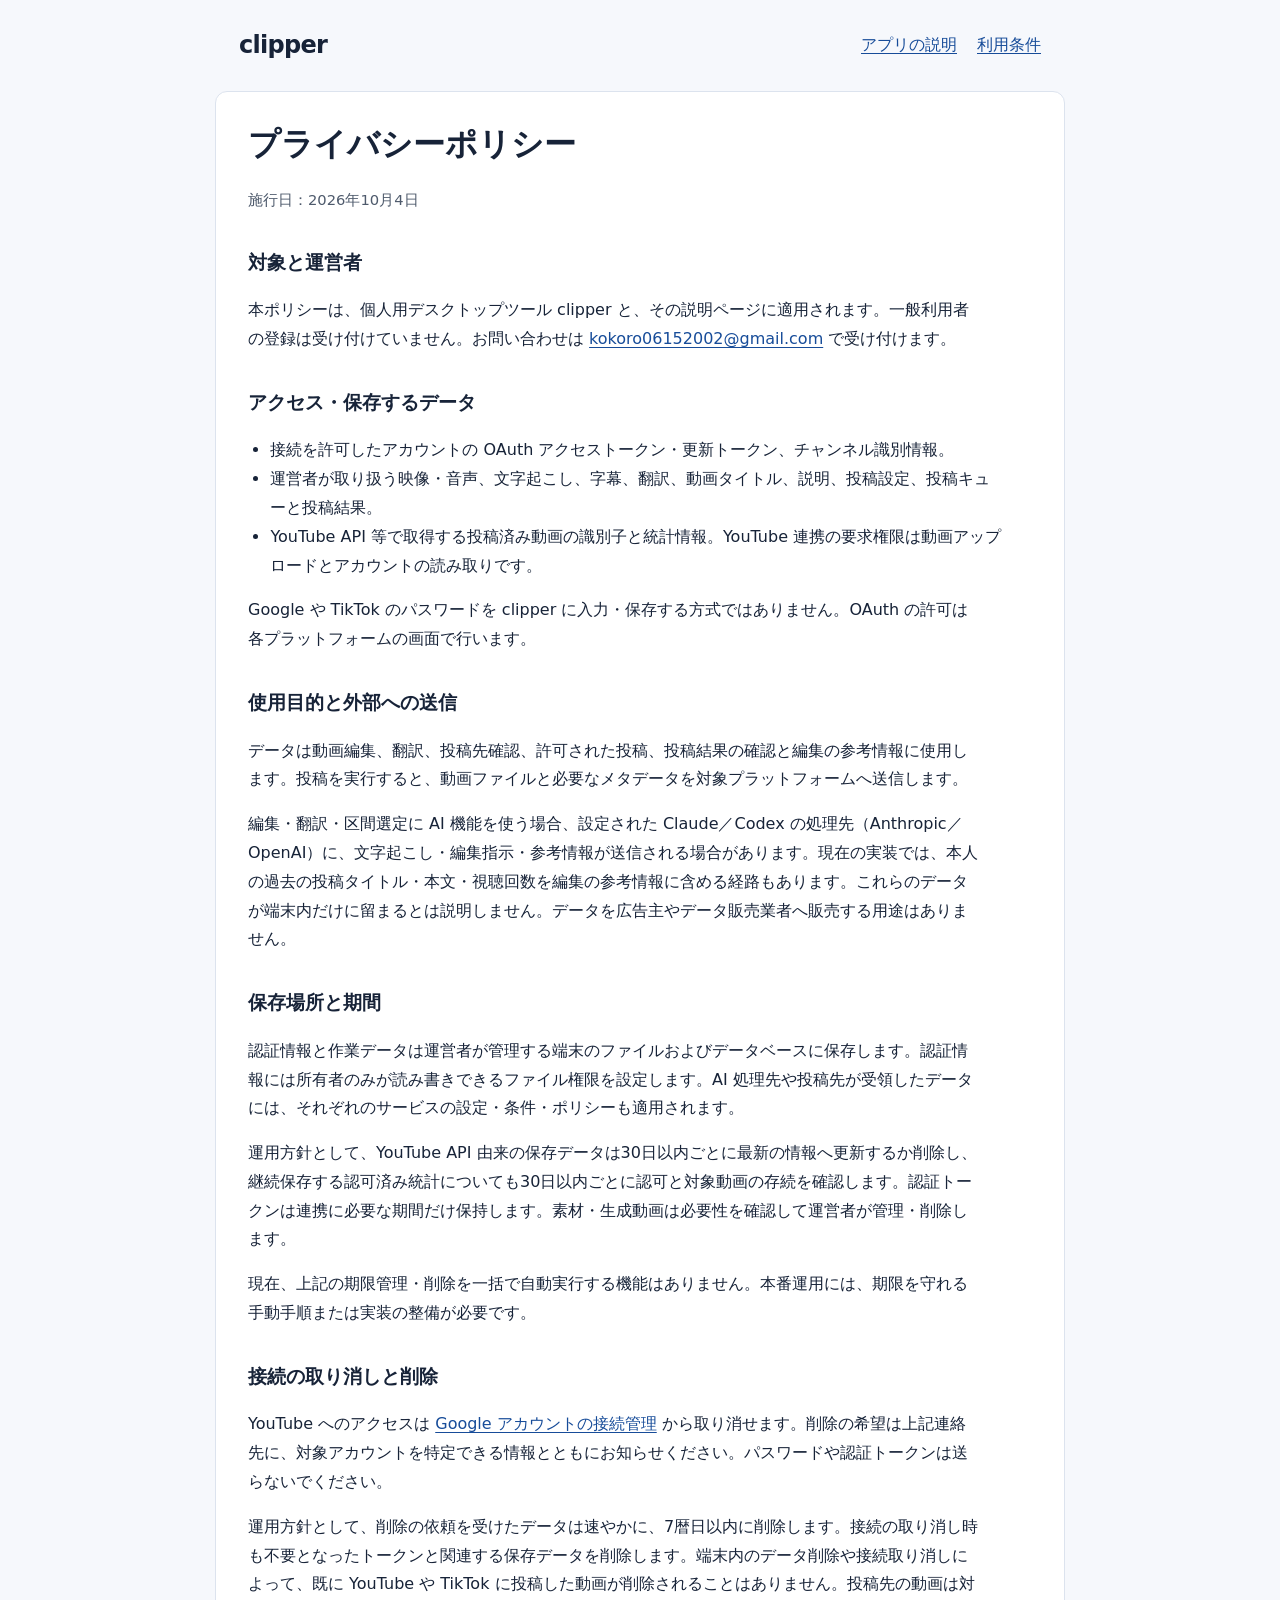
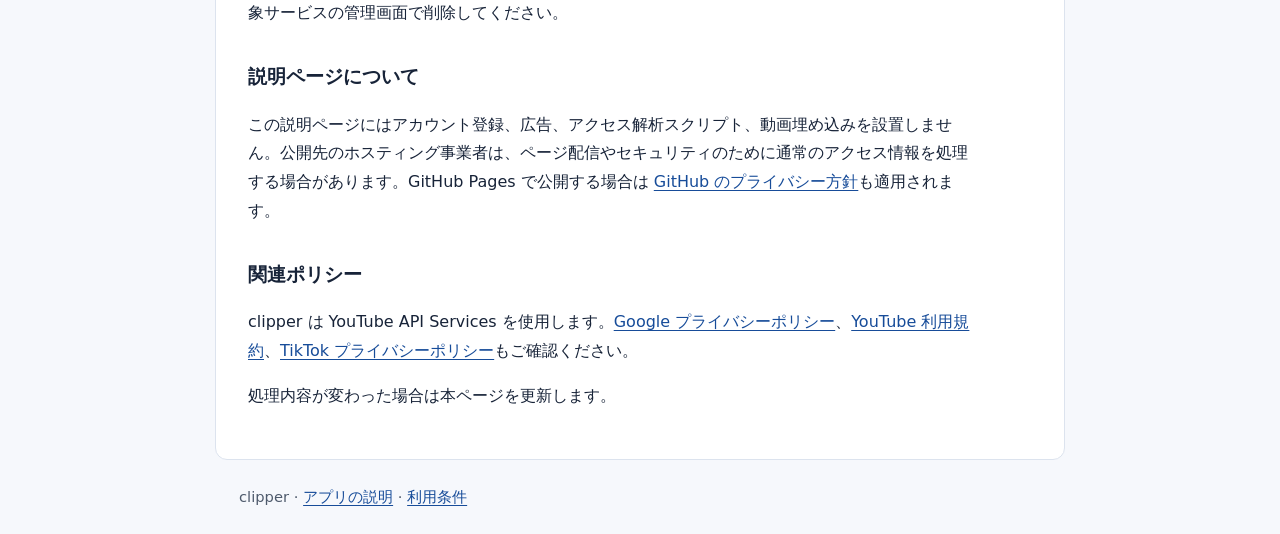
==== privacy.html @ 73f014eb "Publish clipper application and privacy information" ====
<!doctype html>
<html lang="ja"><head><meta charset="utf-8"><meta name="viewport" content="width=device-width,initial-scale=1"><title>プライバシーポリシー — clipper</title><link rel="stylesheet" href="style.css"></head><body>
<header><a class="brand" href="index.html">clipper</a><nav aria-label="メイン"><a href="index.html">アプリの説明</a><a href="terms.html">利用条件</a></nav></header>
<main><h1>プライバシーポリシー</h1><p class="muted">施行日：2026年10月4日</p>
<h2>対象と運営者</h2><p>本ポリシーは、個人用デスクトップツール clipper と、その説明ページに適用されます。一般利用者の登録は受け付けていません。お問い合わせは <a href="mailto:kokoro06152002@gmail.com">kokoro06152002@gmail.com</a> で受け付けます。</p>
<h2>アクセス・保存するデータ</h2><ul><li>接続を許可したアカウントの OAuth アクセストークン・更新トークン、チャンネル識別情報。</li><li>運営者が取り扱う映像・音声、文字起こし、字幕、翻訳、動画タイトル、説明、投稿設定、投稿キューと投稿結果。</li><li>YouTube API 等で取得する投稿済み動画の識別子と統計情報。YouTube 連携の要求権限は動画アップロードとアカウントの読み取りです。</li></ul>
<p>Google や TikTok のパスワードを clipper に入力・保存する方式ではありません。OAuth の許可は各プラットフォームの画面で行います。</p>
<h2>使用目的と外部への送信</h2><p>データは動画編集、翻訳、投稿先確認、許可された投稿、投稿結果の確認と編集の参考情報に使用します。投稿を実行すると、動画ファイルと必要なメタデータを対象プラットフォームへ送信します。</p><p>編集・翻訳・区間選定に AI 機能を使う場合、設定された Claude／Codex の処理先（Anthropic／OpenAI）に、文字起こし・編集指示・参考情報が送信される場合があります。現在の実装では、本人の過去の投稿タイトル・本文・視聴回数を編集の参考情報に含める経路もあります。これらのデータが端末内だけに留まるとは説明しません。データを広告主やデータ販売業者へ販売する用途はありません。</p>
<h2>保存場所と期間</h2><p>認証情報と作業データは運営者が管理する端末のファイルおよびデータベースに保存します。認証情報には所有者のみが読み書きできるファイル権限を設定します。AI 処理先や投稿先が受領したデータには、それぞれのサービスの設定・条件・ポリシーも適用されます。</p><p>運用方針として、YouTube API 由来の保存データは30日以内ごとに最新の情報へ更新するか削除し、継続保存する認可済み統計についても30日以内ごとに認可と対象動画の存続を確認します。認証トークンは連携に必要な期間だけ保持します。素材・生成動画は必要性を確認して運営者が管理・削除します。</p><p>現在、上記の期限管理・削除を一括で自動実行する機能はありません。本番運用には、期限を守れる手動手順または実装の整備が必要です。</p>
<h2>接続の取り消しと削除</h2><p>YouTube へのアクセスは <a href="https://myaccount.google.com/permissions">Google アカウントの接続管理</a> から取り消せます。削除の希望は上記連絡先に、対象アカウントを特定できる情報とともにお知らせください。パスワードや認証トークンは送らないでください。</p><p>運用方針として、削除の依頼を受けたデータは速やかに、7暦日以内に削除します。接続の取り消し時も不要となったトークンと関連する保存データを削除します。端末内のデータ削除や接続取り消しによって、既に YouTube や TikTok に投稿した動画が削除されることはありません。投稿先の動画は対象サービスの管理画面で削除してください。</p>
<h2>説明ページについて</h2><p>この説明ページにはアカウント登録、広告、アクセス解析スクリプト、動画埋め込みを設置しません。公開先のホスティング事業者は、ページ配信やセキュリティのために通常のアクセス情報を処理する場合があります。GitHub Pages で公開する場合は <a href="https://docs.github.com/en/site-policy/privacy-policies/github-general-privacy-statement">GitHub のプライバシー方針</a>も適用されます。</p>
<h2>関連ポリシー</h2><p>clipper は YouTube API Services を使用します。<a href="https://policies.google.com/privacy">Google プライバシーポリシー</a>、<a href="https://www.youtube.com/t/terms">YouTube 利用規約</a>、<a href="https://www.tiktok.com/legal/page/row/privacy-policy/en">TikTok プライバシーポリシー</a>もご確認ください。</p><p>処理内容が変わった場合は本ページを更新します。</p>
</main><footer>clipper · <a href="index.html">アプリの説明</a> · <a href="terms.html">利用条件</a></footer></body></html>
---- style.css ----
:root{color-scheme:light;font-family:system-ui,-apple-system,"Segoe UI",sans-serif;color:#172338;background:#f6f8fc;line-height:1.8}*{box-sizing:border-box}body{margin:0}a{color:#174c99;text-underline-offset:.18em}a:focus-visible{outline:3px solid #174c99;outline-offset:4px}header,main,footer{max-width:850px;margin:auto;padding:24px}header{display:flex;align-items:center;justify-content:space-between;gap:20px;flex-wrap:wrap}.brand{font-size:1.5rem;font-weight:750;letter-spacing:-.03em;color:#172338;text-decoration:none}nav{display:flex;gap:20px;flex-wrap:wrap}main{background:white;border:1px solid #dce3ee;border-radius:12px;margin-bottom:24px;padding:32px}h1{font-size:2rem;line-height:1.3;margin-top:0}h2{font-size:1.2rem;margin-top:2rem}p,li{max-width:72ch}.notice{background:#fff5d8;border-left:4px solid #946200;padding:12px 16px;margin:0 0 24px}.muted,footer{color:#4e5a6c;font-size:.92rem}code{overflow-wrap:anywhere}footer{padding-top:0}ul{padding-left:1.4rem}@media(max-width:600px){header,footer{padding:18px}main{margin:0 12px 24px;padding:22px}h1{font-size:1.7rem}nav{gap:14px}}
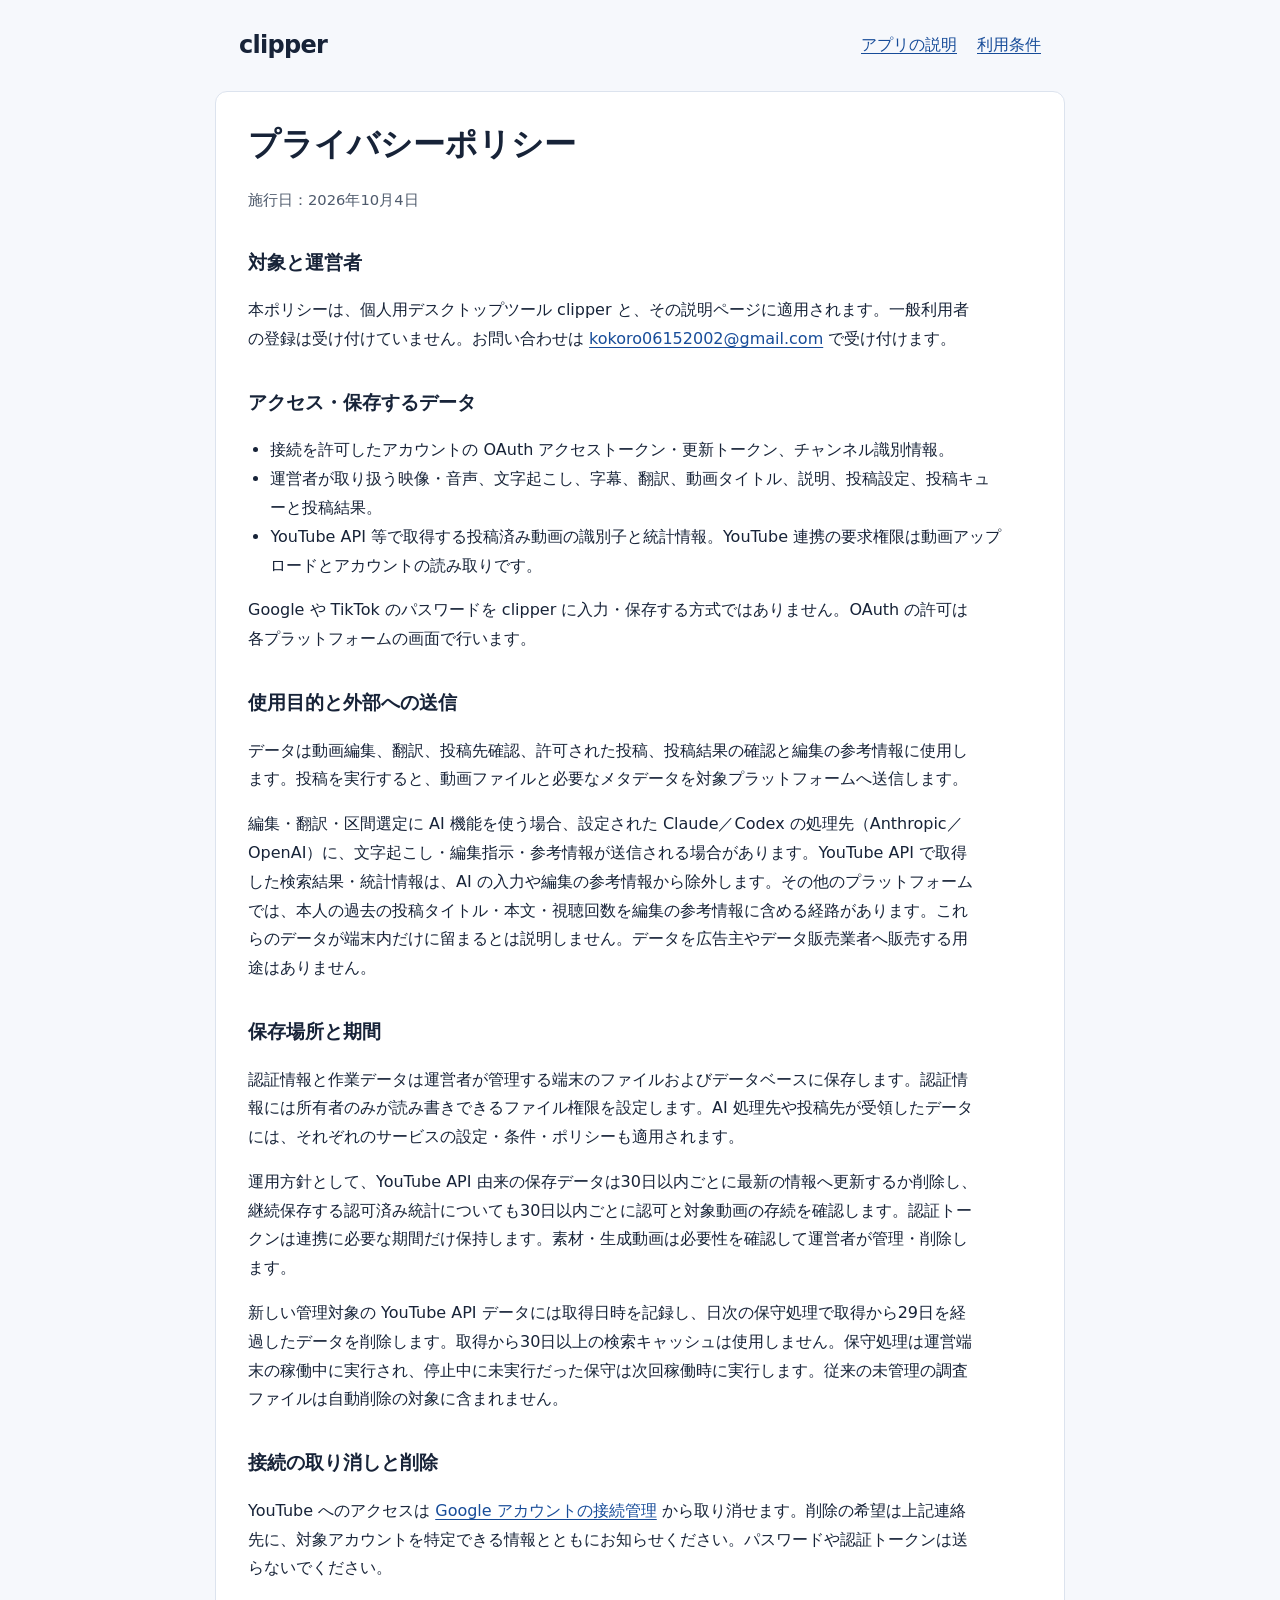
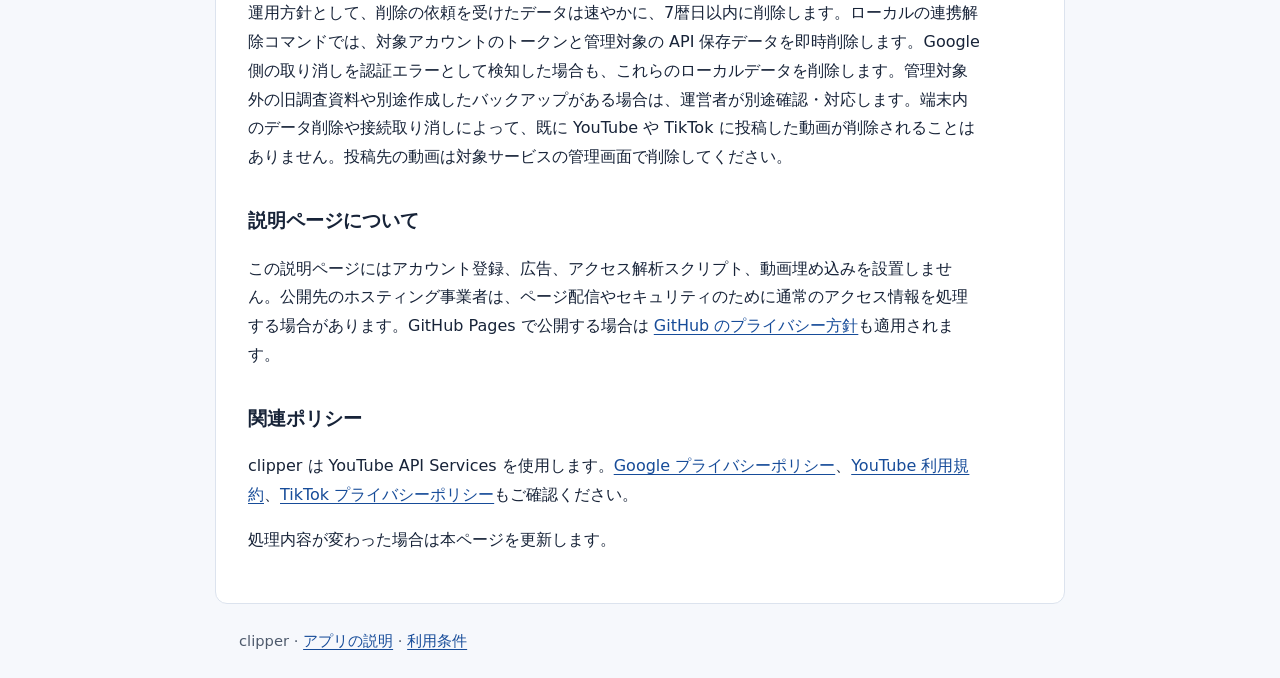
==== commit fd2a65b9: "Describe implemented YouTube data controls and application status" ====
--- a/privacy.html
+++ b/privacy.html
@@ -5,9 +5,9 @@
 <h2>対象と運営者</h2><p>本ポリシーは、個人用デスクトップツール clipper と、その説明ページに適用されます。一般利用者の登録は受け付けていません。お問い合わせは <a href="mailto:kokoro06152002@gmail.com">kokoro06152002@gmail.com</a> で受け付けます。</p>
 <h2>アクセス・保存するデータ</h2><ul><li>接続を許可したアカウントの OAuth アクセストークン・更新トークン、チャンネル識別情報。</li><li>運営者が取り扱う映像・音声、文字起こし、字幕、翻訳、動画タイトル、説明、投稿設定、投稿キューと投稿結果。</li><li>YouTube API 等で取得する投稿済み動画の識別子と統計情報。YouTube 連携の要求権限は動画アップロードとアカウントの読み取りです。</li></ul>
 <p>Google や TikTok のパスワードを clipper に入力・保存する方式ではありません。OAuth の許可は各プラットフォームの画面で行います。</p>
-<h2>使用目的と外部への送信</h2><p>データは動画編集、翻訳、投稿先確認、許可された投稿、投稿結果の確認と編集の参考情報に使用します。投稿を実行すると、動画ファイルと必要なメタデータを対象プラットフォームへ送信します。</p><p>編集・翻訳・区間選定に AI 機能を使う場合、設定された Claude／Codex の処理先（Anthropic／OpenAI）に、文字起こし・編集指示・参考情報が送信される場合があります。現在の実装では、本人の過去の投稿タイトル・本文・視聴回数を編集の参考情報に含める経路もあります。これらのデータが端末内だけに留まるとは説明しません。データを広告主やデータ販売業者へ販売する用途はありません。</p>
-<h2>保存場所と期間</h2><p>認証情報と作業データは運営者が管理する端末のファイルおよびデータベースに保存します。認証情報には所有者のみが読み書きできるファイル権限を設定します。AI 処理先や投稿先が受領したデータには、それぞれのサービスの設定・条件・ポリシーも適用されます。</p><p>運用方針として、YouTube API 由来の保存データは30日以内ごとに最新の情報へ更新するか削除し、継続保存する認可済み統計についても30日以内ごとに認可と対象動画の存続を確認します。認証トークンは連携に必要な期間だけ保持します。素材・生成動画は必要性を確認して運営者が管理・削除します。</p><p>現在、上記の期限管理・削除を一括で自動実行する機能はありません。本番運用には、期限を守れる手動手順または実装の整備が必要です。</p>
-<h2>接続の取り消しと削除</h2><p>YouTube へのアクセスは <a href="https://myaccount.google.com/permissions">Google アカウントの接続管理</a> から取り消せます。削除の希望は上記連絡先に、対象アカウントを特定できる情報とともにお知らせください。パスワードや認証トークンは送らないでください。</p><p>運用方針として、削除の依頼を受けたデータは速やかに、7暦日以内に削除します。接続の取り消し時も不要となったトークンと関連する保存データを削除します。端末内のデータ削除や接続取り消しによって、既に YouTube や TikTok に投稿した動画が削除されることはありません。投稿先の動画は対象サービスの管理画面で削除してください。</p>
+<h2>使用目的と外部への送信</h2><p>データは動画編集、翻訳、投稿先確認、許可された投稿、投稿結果の確認と編集の参考情報に使用します。投稿を実行すると、動画ファイルと必要なメタデータを対象プラットフォームへ送信します。</p><p>編集・翻訳・区間選定に AI 機能を使う場合、設定された Claude／Codex の処理先（Anthropic／OpenAI）に、文字起こし・編集指示・参考情報が送信される場合があります。YouTube API で取得した検索結果・統計情報は、AI の入力や編集の参考情報から除外します。その他のプラットフォームでは、本人の過去の投稿タイトル・本文・視聴回数を編集の参考情報に含める経路があります。これらのデータが端末内だけに留まるとは説明しません。データを広告主やデータ販売業者へ販売する用途はありません。</p>
+<h2>保存場所と期間</h2><p>認証情報と作業データは運営者が管理する端末のファイルおよびデータベースに保存します。認証情報には所有者のみが読み書きできるファイル権限を設定します。AI 処理先や投稿先が受領したデータには、それぞれのサービスの設定・条件・ポリシーも適用されます。</p><p>運用方針として、YouTube API 由来の保存データは30日以内ごとに最新の情報へ更新するか削除し、継続保存する認可済み統計についても30日以内ごとに認可と対象動画の存続を確認します。認証トークンは連携に必要な期間だけ保持します。素材・生成動画は必要性を確認して運営者が管理・削除します。</p><p>新しい管理対象の YouTube API データには取得日時を記録し、日次の保守処理で取得から29日を経過したデータを削除します。取得から30日以上の検索キャッシュは使用しません。保守処理は運営端末の稼働中に実行され、停止中に未実行だった保守は次回稼働時に実行します。従来の未管理の調査ファイルは自動削除の対象に含まれません。</p>
+<h2>接続の取り消しと削除</h2><p>YouTube へのアクセスは <a href="https://myaccount.google.com/permissions">Google アカウントの接続管理</a> から取り消せます。削除の希望は上記連絡先に、対象アカウントを特定できる情報とともにお知らせください。パスワードや認証トークンは送らないでください。</p><p>運用方針として、削除の依頼を受けたデータは速やかに、7暦日以内に削除します。ローカルの連携解除コマンドでは、対象アカウントのトークンと管理対象の API 保存データを即時削除します。Google 側の取り消しを認証エラーとして検知した場合も、これらのローカルデータを削除します。管理対象外の旧調査資料や別途作成したバックアップがある場合は、運営者が別途確認・対応します。端末内のデータ削除や接続取り消しによって、既に YouTube や TikTok に投稿した動画が削除されることはありません。投稿先の動画は対象サービスの管理画面で削除してください。</p>
 <h2>説明ページについて</h2><p>この説明ページにはアカウント登録、広告、アクセス解析スクリプト、動画埋め込みを設置しません。公開先のホスティング事業者は、ページ配信やセキュリティのために通常のアクセス情報を処理する場合があります。GitHub Pages で公開する場合は <a href="https://docs.github.com/en/site-policy/privacy-policies/github-general-privacy-statement">GitHub のプライバシー方針</a>も適用されます。</p>
 <h2>関連ポリシー</h2><p>clipper は YouTube API Services を使用します。<a href="https://policies.google.com/privacy">Google プライバシーポリシー</a>、<a href="https://www.youtube.com/t/terms">YouTube 利用規約</a>、<a href="https://www.tiktok.com/legal/page/row/privacy-policy/en">TikTok プライバシーポリシー</a>もご確認ください。</p><p>処理内容が変わった場合は本ページを更新します。</p>
 </main><footer>clipper · <a href="index.html">アプリの説明</a> · <a href="terms.html">利用条件</a></footer></body></html>
